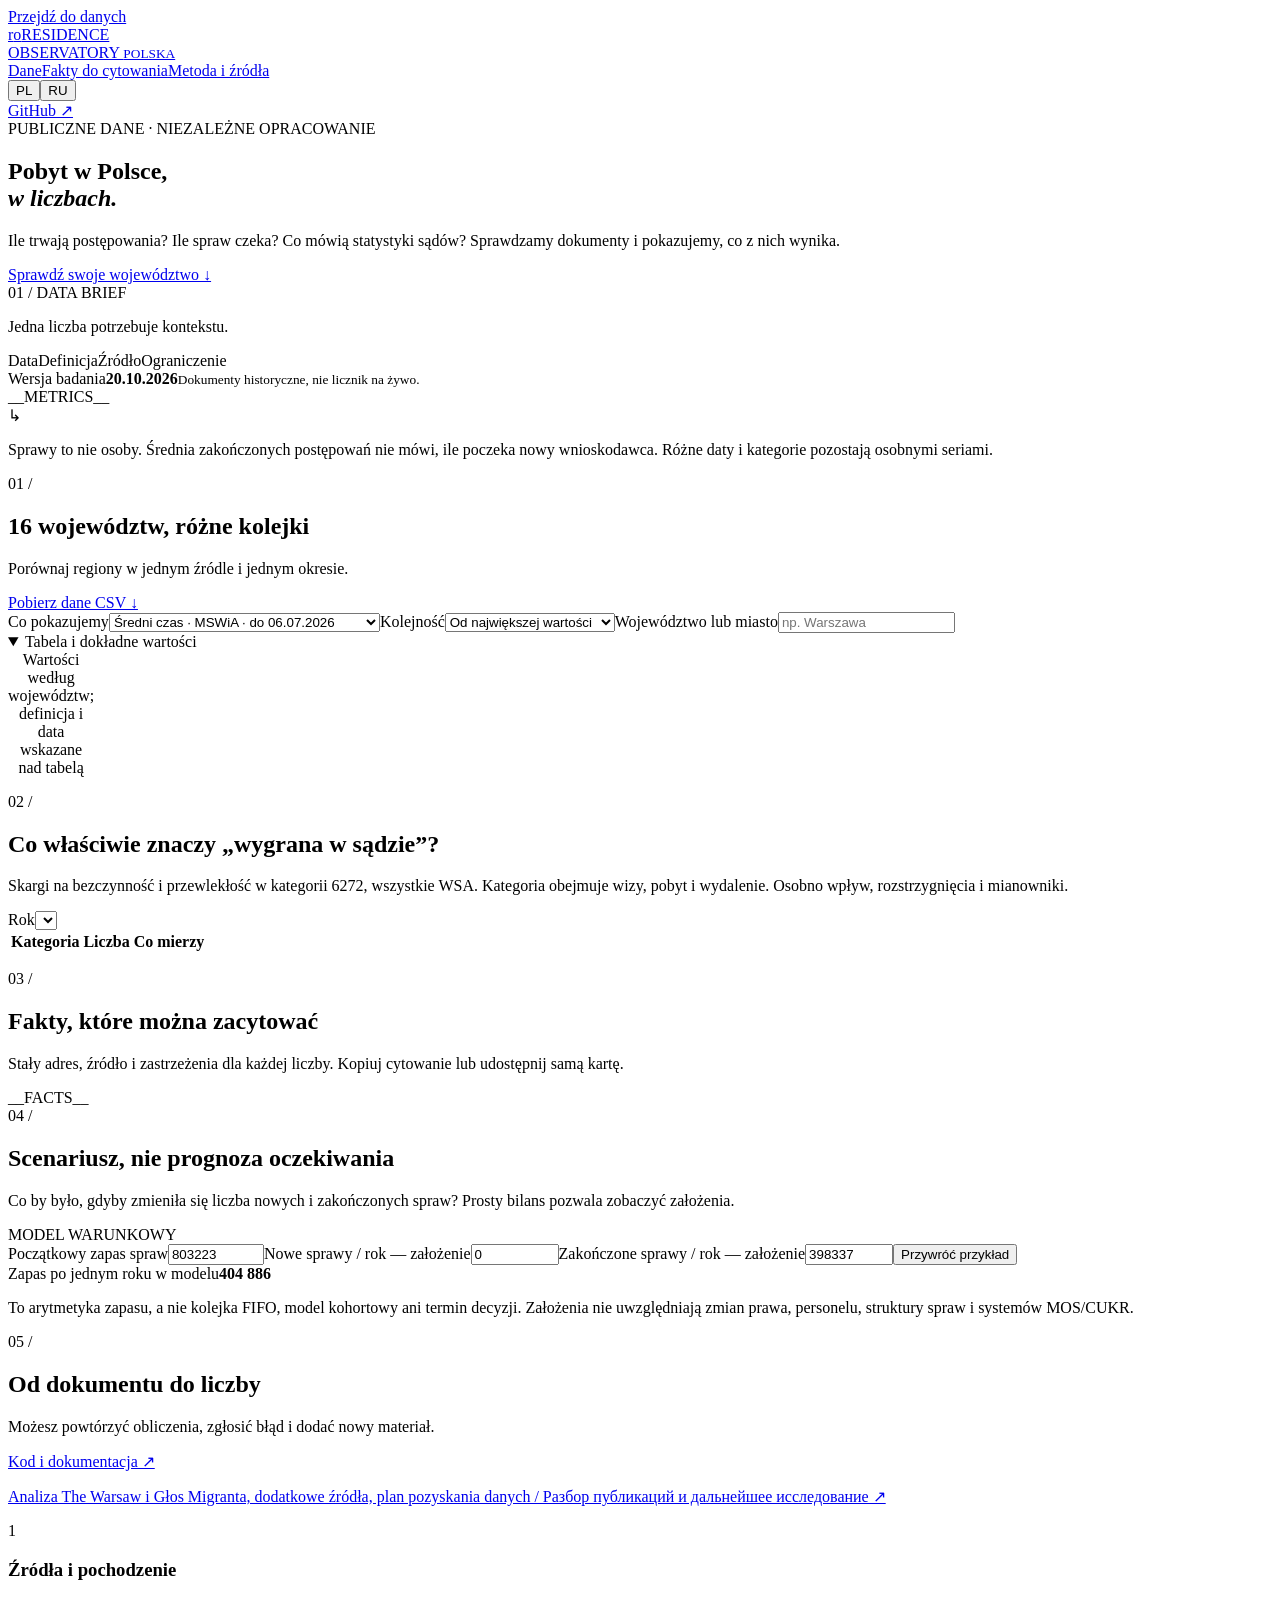
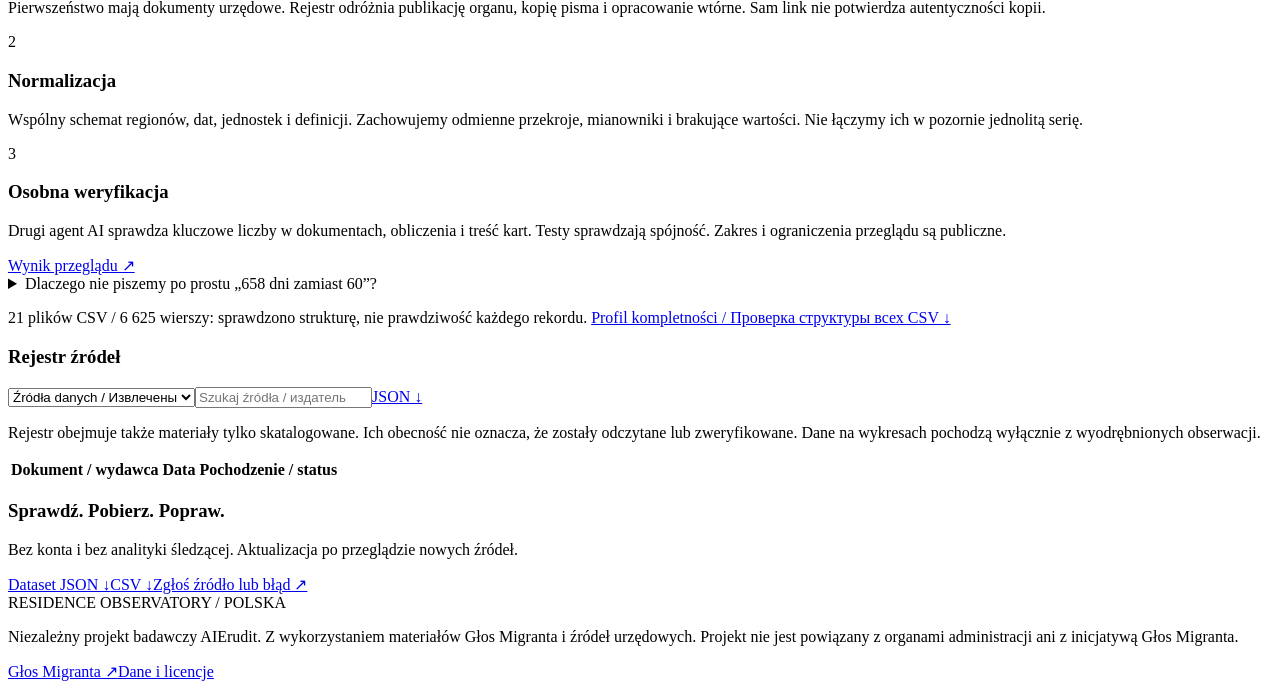
==== site/index.html @ 3dc2ad47 "Publish independently verified residence observatory v1.0.0" ====
<!doctype html>
<html lang="pl">
<head>
  <meta charset="utf-8"><meta name="viewport" content="width=device-width, initial-scale=1">
  <title>Pobyt w Polsce, w liczbach · Residence Observatory</title>
  <meta name="description" content="Sprawy pobytowe w Polsce: średnie czasy, zaległości i skargi. Dane z datą, definicją i źródłem. Niezależne opracowanie dokumentów publicznych.">
  <meta property="og:title" content="Pobyt w Polsce, w liczbach"><meta property="og:description" content="16 województw. Dane, które można sprawdzić i zacytować.">
  <meta property="og:type" content="website"><meta property="og:url" content="https://aierudit.github.io/poland-residence-observatory/">
  <meta property="og:image" content="https://aierudit.github.io/poland-residence-observatory/assets/social.png"><meta name="twitter:card" content="summary_large_image">
  <link rel="canonical" href="https://aierudit.github.io/poland-residence-observatory/">
  <link rel="icon" href="assets/icon.svg" type="image/svg+xml"><link rel="stylesheet" href="assets/style.css">
  <script src="assets/app.js" defer></script>
</head>
<body>
<a class="skip" href="#regions" data-i18n="skip">Przejdź do danych</a>
<header class="topbar"><a class="brand" href="#"><span class="brand-mark" aria-hidden="true">r<span>o</span></span><span>RESIDENCE<br>OBSERVATORY <small>POLSKA</small></span></a><nav aria-label="Główna nawigacja"><a href="#regions" data-i18n="navData">Dane</a><a href="#facts" data-i18n="navFacts">Fakty do cytowania</a><a href="#method" data-i18n="navMethod">Metoda i źródła</a></nav><div class="lang" aria-label="Language"><button data-lang="pl" aria-pressed="true">PL</button><button data-lang="ru" aria-pressed="false">RU</button></div><a class="github" href="https://github.com/AIErudit/poland-residence-observatory" aria-label="GitHub repository">GitHub ↗</a></header>
<main>
<section class="hero" aria-labelledby="hero-title"><div class="eyebrow"><span class="dot"></span><span data-i18n="eyebrow">PUBLICZNE DANE · NIEZALEŻNE OPRACOWANIE</span></div><div class="hero-grid"><div><h1 id="hero-title" data-i18n-html="title">Pobyt w Polsce,<br><em>w liczbach.</em></h1><p class="intro" data-i18n="intro">Ile trwają postępowania? Ile spraw czeka? Co mówią statystyki sądów? Sprawdzamy dokumenty i pokazujemy, co z nich wynika.</p><a class="primary" href="#regions" data-i18n="explore">Sprawdź swoje województwo ↓</a></div><aside class="hero-aside"><div class="issue">01 <span>/ DATA BRIEF</span></div><p data-i18n="heroNote">Jedna liczba potrzebuje kontekstu.</p><div class="context-grid"><span data-i18n="date">Data</span><span data-i18n="definition">Definicja</span><span data-i18n="source">Źródło</span><span data-i18n="limit">Ograniczenie</span></div><div class="snapshot"><span data-i18n="snapshot">Wersja badania</span><strong id="version">20.10.2026</strong><small data-i18n="notLive">Dokumenty historyczne, nie licznik na żywo.</small></div></aside></div></section>
<section class="metrics" aria-label="Najważniejsze liczby" id="metrics">__METRICS__</section>
<div class="principle"><span aria-hidden="true">↳</span><p data-i18n="principle">Sprawy to nie osoby. Średnia zakończonych postępowań nie mówi, ile poczeka nowy wnioskodawca. Różne daty i kategorie pozostają osobnymi seriami.</p></div>
<section class="section" id="regions"><div class="section-head"><div><span class="section-no">01 /</span><h2 data-i18n="regionsTitle">16 województw, różne kolejki</h2><p data-i18n="regionsIntro">Porównaj regiony w jednym źródle i jednym okresie.</p></div><a class="text-link" href="data/observations.csv" download data-i18n="download">Pobierz dane CSV ↓</a></div>
<div class="controls"><label><span data-i18n="seriesLabel">Co pokazujemy</span><select id="series"><option value="mswia" data-i18n="seriesMswia">Średni czas · MSWiA · do 06.07.2026</option><option value="udsc" data-i18n="seriesUdsc">Średni czas · kopia UdSC · do 12.08.2026</option><option value="stock" data-i18n="seriesStock">Sprawy w toku · kopia UdSC · 01.07.2026</option></select></label><label><span data-i18n="sortLabel">Kolejność</span><select id="sort"><option value="desc" data-i18n="sortDesc">Od największej wartości</option><option value="asc" data-i18n="sortAsc">Od najmniejszej wartości</option><option value="name" data-i18n="sortName">Alfabetycznie</option></select></label><label class="search-label"><span data-i18n="searchLabel">Województwo lub miasto</span><input id="region-search" type="search" placeholder="np. Warszawa" autocomplete="off"></label></div>
<div class="source-note" id="regional-context"></div><div id="chart" class="bar-chart" aria-label="Porównanie województw"></div><div class="chart-legend" id="chart-legend"></div>
<details class="table-details" open><summary data-i18n="tableView">Tabela i dokładne wartości</summary><div class="table-wrap"><table id="region-table"><caption class="sr-only" data-i18n="regionCaption">Wartości według województw; definicja i data wskazane nad tabelą</caption><thead></thead><tbody></tbody></table></div></details><p class="small" id="region-count" aria-live="polite"></p>
</section>
<section class="section" id="courts"><div class="section-head"><div><span class="section-no">02 /</span><h2 data-i18n="courtTitle">Co właściwie znaczy „wygrana w sądzie”?</h2><p data-i18n="courtIntro">Skargi na bezczynność i przewlekłość w kategorii 6272, wszystkie WSA. Kategoria obejmuje wizy, pobyt i wydalenie. Osobno wpływ, rozstrzygnięcia i mianowniki.</p></div><label class="year-select"><span data-i18n="year">Rok</span><select id="court-year" aria-label="Rok statystyki sądowej"></select></label></div>
<div id="court-visual" class="court-grid"></div><div class="table-wrap"><table id="court-table"><thead><tr><th data-i18n="outcome">Kategoria</th><th data-i18n="count">Liczba</th><th data-i18n="meaning">Co mierzy</th></tr></thead><tbody></tbody></table></div><p class="source-note" id="court-context"></p></section>
<section class="section facts-section" id="facts"><div class="section-head"><div><span class="section-no">03 /</span><h2 data-i18n="factsTitle">Fakty, które można zacytować</h2><p data-i18n="factsIntro">Stały adres, źródło i zastrzeżenia dla każdej liczby. Kopiuj cytowanie lub udostępnij samą kartę.</p></div></div><div class="fact-grid" id="fact-grid">__FACTS__</div></section>
<section class="section" id="scenario"><div class="section-head"><div><span class="section-no">04 /</span><h2 data-i18n="scenarioTitle">Scenariusz, nie prognoza oczekiwania</h2><p data-i18n="scenarioIntro">Co by było, gdyby zmieniła się liczba nowych i zakończonych spraw? Prosty bilans pozwala zobaczyć założenia.</p></div><span class="tag warning" data-i18n="scenarioTag">MODEL WARUNKOWY</span></div><div class="scenario-grid"><div class="scenario-inputs"><label><span data-i18n="startStock">Początkowy zapas spraw</span><input type="number" id="stock-input" min="0" max="10000000" step="1" value="803223"></label><label><span data-i18n="inflowInput">Nowe sprawy / rok — założenie</span><input type="number" id="inflow-input" min="0" max="5000000" step="1000" value="0"></label><label><span data-i18n="capacityInput">Zakończone sprawy / rok — założenie</span><input type="number" id="capacity-input" min="0" max="5000000" step="1000" value="398337"></label><button id="scenario-reset" class="secondary" data-i18n="reset">Przywróć przykład</button></div><div class="scenario-result" aria-live="polite"><span data-i18n="afterYear">Zapas po jednym roku w modelu</span><strong id="scenario-stock">404 886</strong><div id="scenario-clearance"></div><p class="small" data-i18n="scenarioWarning">To arytmetyka zapasu, a nie kolejka FIFO, model kohortowy ani termin decyzji. Założenia nie uwzględniają zmian prawa, personelu, struktury spraw i systemów MOS/CUKR.</p></div></div><p class="source-note" id="scenario-context"></p></section>
<section class="section method-section" id="method"><div class="section-head"><div><span class="section-no">05 /</span><h2 data-i18n="methodTitle">Od dokumentu do liczby</h2><p data-i18n="methodIntro">Możesz powtórzyć obliczenia, zgłosić błąd i dodać nowy materiał.</p></div><a class="text-link" href="https://github.com/AIErudit/poland-residence-observatory/blob/main/README.md" data-i18n="repoMethod">Kod i dokumentacja ↗</a></div><p class="small"><a href="https://github.com/AIErudit/poland-residence-observatory/tree/main/research">Analiza The Warsaw i Głos Migranta, dodatkowe źródła, plan pozyskania danych / Разбор публикаций и дальнейшее исследование ↗</a></p><div class="method-grid"><article><span class="step">1</span><h3 data-i18n="method1">Źródła i pochodzenie</h3><p data-i18n="method1p">Pierwszeństwo mają dokumenty urzędowe. Rejestr odróżnia publikację organu, kopię pisma i opracowanie wtórne. Sam link nie potwierdza autentyczności kopii.</p></article><article><span class="step">2</span><h3 data-i18n="method2">Normalizacja</h3><p data-i18n="method2p">Wspólny schemat regionów, dat, jednostek i definicji. Zachowujemy odmienne przekroje, mianowniki i brakujące wartości. Nie łączymy ich w pozornie jednolitą serię.</p></article><article><span class="step">3</span><h3 data-i18n="method3">Osobna weryfikacja</h3><p data-i18n="method3p">Drugi agent AI sprawdza kluczowe liczby w dokumentach, obliczenia i treść kart. Testy sprawdzają spójność. Zakres i ograniczenia przeglądu są publiczne.</p><a href="verification/" class="text-link" data-i18n="reviewLink">Wynik przeglądu ↗</a></article></div>
<details class="legal-note"><summary data-i18n="legalTitle">Dlaczego nie piszemy po prostu „658 dni zamiast 60”?</summary><p data-i18n="legalCopy">Termin 60 dni z art. 112a ustawy o cudzoziemcach ma określone warunki rozpoczęcia biegu; reżim zależy od daty i sposobu złożenia wniosku. Art. 100d specustawy przewiduje zawieszenie terminów wskazanych postępowań wojewodów do 4 marca 2027 r. Sądy kwestionują jego stosowanie w konkretnych sprawach. Zestawienie statystyczne nie przesądza bezprawności każdej sprawy ani wyniku skargi.</p><p><a href="https://eli.gov.pl/api/acts/DU/2025/1079/text/U/D20251079Lj.pdf" data-i18n="foreignersAct">Ustawa o cudzoziemcach</a> · <a href="https://eli.gov.pl/api/acts/DU/2026/1293/text.pdf" data-i18n="specialAct">Specustawa</a> · <a href="https://orzeczenia.nsa.gov.pl/doc/953FE35D2F">NSA II OSK 2038/25</a> · <a href="https://github.com/AIErudit/poland-residence-observatory/tree/main/research" data-i18n="legalResearch">Analiza i aktualny stan źródeł ↗</a></p></details>
<p class="small">21 plików CSV / 6 625 wierszy: sprawdzono strukturę, nie prawdziwość każdego rekordu. <a href="coverage/structured-sources.json">Profil kompletności / Проверка структуры всех CSV ↓</a></p><div class="source-header"><h3 data-i18n="sourceRegister">Rejestr źródeł</h3><select id="source-scope" aria-label="Zakres rejestru"><option value="parsed">Źródła danych / Извлечены</option><option value="all">Cały katalog / Все</option><option value="catalog">Tylko katalog / Каталог</option></select><input id="source-search" type="search" aria-label="Szukaj źródła" placeholder="Szukaj źródła / издатель"><a href="data/sources.json" download class="text-link">JSON ↓</a></div><p class="small" data-i18n="catalogNote">Rejestr obejmuje także materiały tylko skatalogowane. Ich obecność nie oznacza, że zostały odczytane lub zweryfikowane. Dane na wykresach pochodzą wyłącznie z wyodrębnionych obserwacji.</p><div class="table-wrap source-table"><table id="source-table"><thead><tr><th data-i18n="document">Dokument / wydawca</th><th data-i18n="date">Data</th><th data-i18n="sourceStatus">Pochodzenie / status</th></tr></thead><tbody></tbody></table></div><p id="source-count" class="small" aria-live="polite"></p>
<div class="download-strip"><div><h3 data-i18n="reproduce">Sprawdź. Pobierz. Popraw.</h3><p data-i18n="reproduceP">Bez konta i bez analityki śledzącej. Aktualizacja po przeglądzie nowych źródeł.</p></div><div><a href="data/dataset.json" download>Dataset JSON ↓</a><a href="data/observations.csv" download>CSV ↓</a><a href="https://github.com/AIErudit/poland-residence-observatory/issues/new/choose" data-i18n="reportError">Zgłoś źródło lub błąd ↗</a></div></div></section>
</main>
<footer><div class="brand-footer">RESIDENCE OBSERVATORY <span>/ POLSKA</span></div><p data-i18n="credit">Niezależny projekt badawczy AIErudit. Z wykorzystaniem materiałów Głos Migranta i źródeł urzędowych. Projekt nie jest powiązany z organami administracji ani z inicjatywą Głos Migranta.</p><div><a href="https://glos-migranta.eu/dane">Głos Migranta ↗</a><a href="https://github.com/AIErudit/poland-residence-observatory/blob/main/DATA-LICENSE.md" data-i18n="license">Dane i licencje</a><span id="footer-version"></span></div></footer>
<div id="toast" role="status" aria-live="polite"></div><noscript><div class="noscript">Interaktywne tabele wymagają JavaScript. <a href="data/observations.csv">Pobierz pełne dane CSV</a> lub otwórz stałe karty faktów powyżej.</div></noscript>
</body></html>
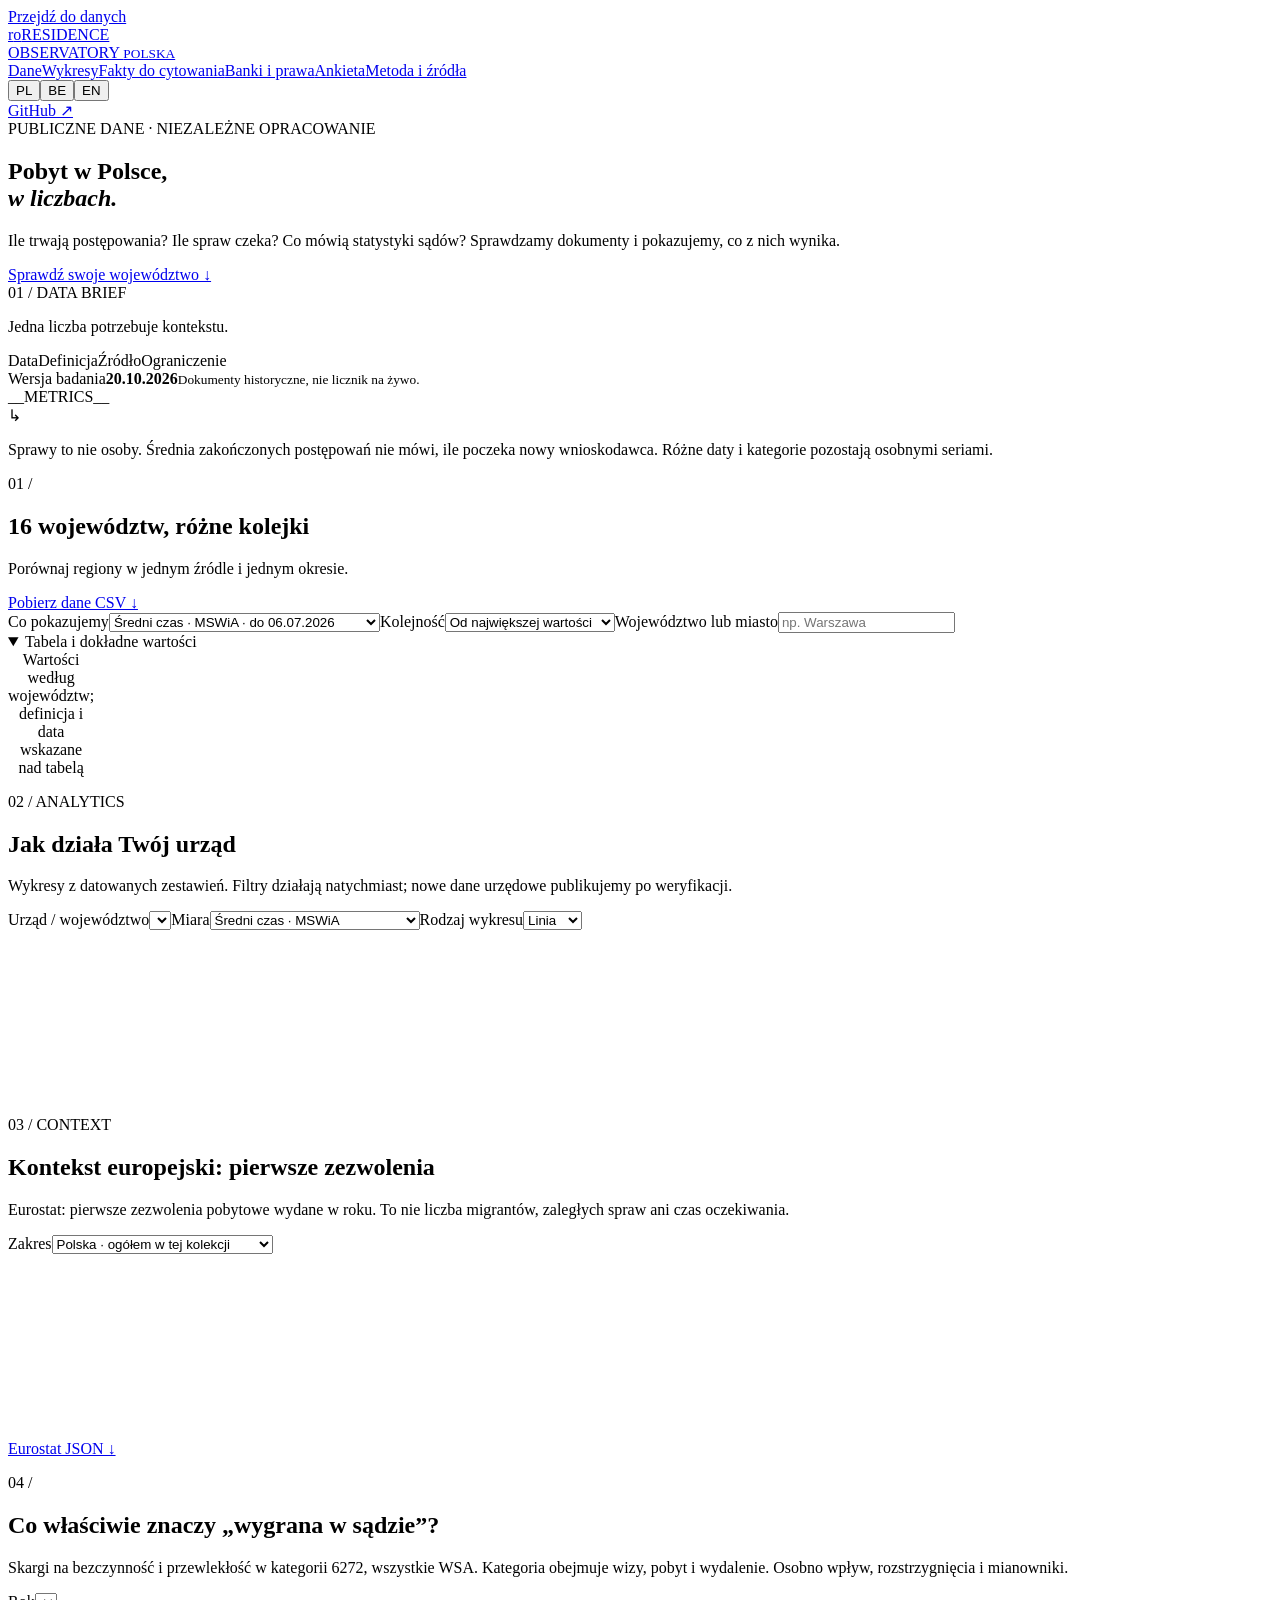
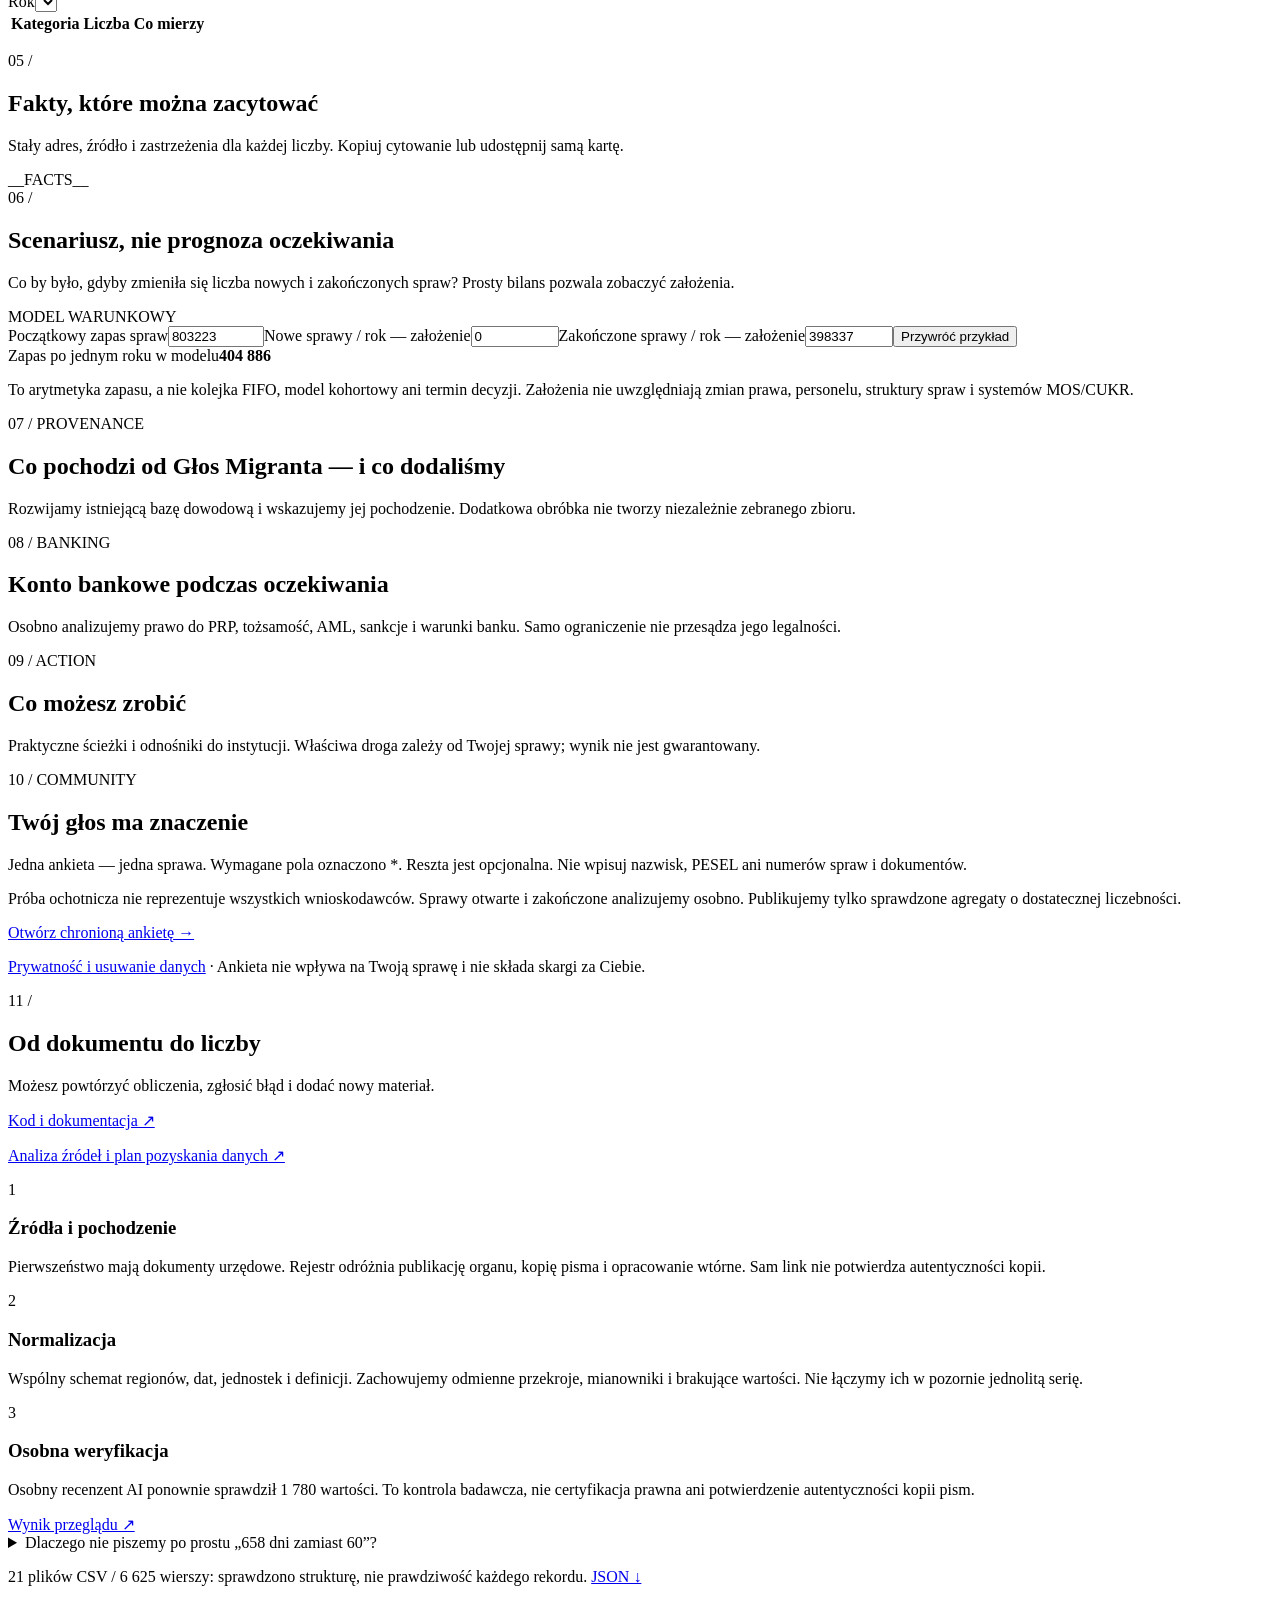
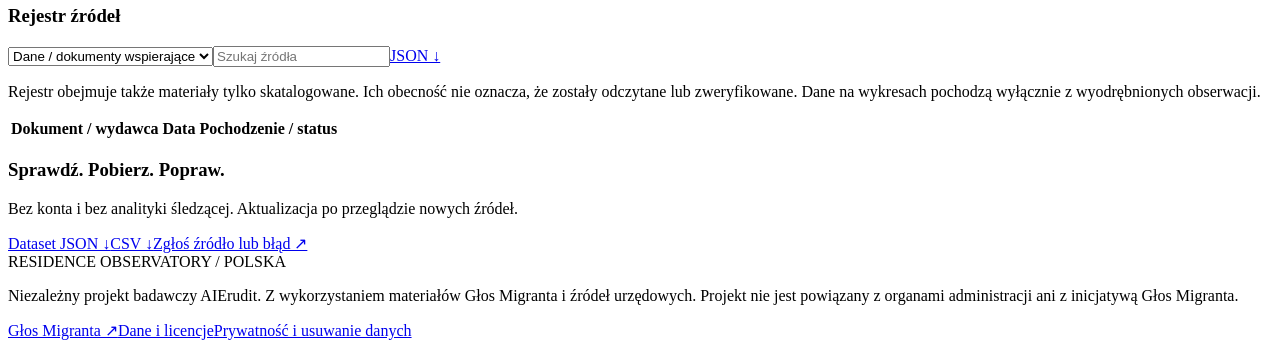
==== commit 214dea0b: "Publish multilingual analytics and private survey with second evidence review" ====
--- a/site/index.html
+++ b/site/index.html
@@ -9,11 +9,11 @@
   <meta property="og:image" content="https://aierudit.github.io/poland-residence-observatory/assets/social.png"><meta name="twitter:card" content="summary_large_image">
   <link rel="canonical" href="https://aierudit.github.io/poland-residence-observatory/">
   <link rel="icon" href="assets/icon.svg" type="image/svg+xml"><link rel="stylesheet" href="assets/style.css">
-  <script src="assets/app.js" defer></script>
+  <script src="assets/i18n.js" defer></script><script src="assets/chart.umd.js" defer></script><script src="assets/analytics.js" defer></script><script src="assets/app.js" defer></script>
 </head>
 <body>
 <a class="skip" href="#regions" data-i18n="skip">Przejdź do danych</a>
-<header class="topbar"><a class="brand" href="#"><span class="brand-mark" aria-hidden="true">r<span>o</span></span><span>RESIDENCE<br>OBSERVATORY <small>POLSKA</small></span></a><nav aria-label="Główna nawigacja"><a href="#regions" data-i18n="navData">Dane</a><a href="#facts" data-i18n="navFacts">Fakty do cytowania</a><a href="#method" data-i18n="navMethod">Metoda i źródła</a></nav><div class="lang" aria-label="Language"><button data-lang="pl" aria-pressed="true">PL</button><button data-lang="ru" aria-pressed="false">RU</button></div><a class="github" href="https://github.com/AIErudit/poland-residence-observatory" aria-label="GitHub repository">GitHub ↗</a></header>
+<header class="topbar"><a class="brand" href="#"><span class="brand-mark" aria-hidden="true">r<span>o</span></span><span>RESIDENCE<br>OBSERVATORY <small>POLSKA</small></span></a><nav aria-label="Główna nawigacja"><a href="#regions" data-i18n="navData">Dane</a><a href="#analytics" data-i18n="navAnalytics">Wykresy</a><a href="#facts" data-i18n="navFacts">Fakty do cytowania</a><a href="#banking" data-i18n="navBanking">Banki i prawa</a><a href="#survey" data-i18n="navSurvey">Ankieta</a><a href="#method" data-i18n="navMethod">Metoda i źródła</a></nav><div class="lang" aria-label="Language"><button data-lang="pl" aria-pressed="true" title="Polski"><span class="flag-pl" aria-hidden="true"></span> PL</button><button data-lang="be" aria-pressed="false" title="Беларуская"><span class="flag-be" aria-hidden="true"></span> BE</button><button data-lang="en" aria-pressed="false" title="English"><span class="flag-en" aria-hidden="true"></span> EN</button></div><a class="github" href="https://github.com/AIErudit/poland-residence-observatory" aria-label="GitHub repository">GitHub ↗</a></header>
 <main>
 <section class="hero" aria-labelledby="hero-title"><div class="eyebrow"><span class="dot"></span><span data-i18n="eyebrow">PUBLICZNE DANE · NIEZALEŻNE OPRACOWANIE</span></div><div class="hero-grid"><div><h1 id="hero-title" data-i18n-html="title">Pobyt w Polsce,<br><em>w liczbach.</em></h1><p class="intro" data-i18n="intro">Ile trwają postępowania? Ile spraw czeka? Co mówią statystyki sądów? Sprawdzamy dokumenty i pokazujemy, co z nich wynika.</p><a class="primary" href="#regions" data-i18n="explore">Sprawdź swoje województwo ↓</a></div><aside class="hero-aside"><div class="issue">01 <span>/ DATA BRIEF</span></div><p data-i18n="heroNote">Jedna liczba potrzebuje kontekstu.</p><div class="context-grid"><span data-i18n="date">Data</span><span data-i18n="definition">Definicja</span><span data-i18n="source">Źródło</span><span data-i18n="limit">Ograniczenie</span></div><div class="snapshot"><span data-i18n="snapshot">Wersja badania</span><strong id="version">20.10.2026</strong><small data-i18n="notLive">Dokumenty historyczne, nie licznik na żywo.</small></div></aside></div></section>
 <section class="metrics" aria-label="Najważniejsze liczby" id="metrics">__METRICS__</section>
@@ -23,15 +23,24 @@
 <div class="source-note" id="regional-context"></div><div id="chart" class="bar-chart" aria-label="Porównanie województw"></div><div class="chart-legend" id="chart-legend"></div>
 <details class="table-details" open><summary data-i18n="tableView">Tabela i dokładne wartości</summary><div class="table-wrap"><table id="region-table"><caption class="sr-only" data-i18n="regionCaption">Wartości według województw; definicja i data wskazane nad tabelą</caption><thead></thead><tbody></tbody></table></div></details><p class="small" id="region-count" aria-live="polite"></p>
 </section>
-<section class="section" id="courts"><div class="section-head"><div><span class="section-no">02 /</span><h2 data-i18n="courtTitle">Co właściwie znaczy „wygrana w sądzie”?</h2><p data-i18n="courtIntro">Skargi na bezczynność i przewlekłość w kategorii 6272, wszystkie WSA. Kategoria obejmuje wizy, pobyt i wydalenie. Osobno wpływ, rozstrzygnięcia i mianowniki.</p></div><label class="year-select"><span data-i18n="year">Rok</span><select id="court-year" aria-label="Rok statystyki sądowej"></select></label></div>
+<section class="section" id="analytics"><div class="section-head"><div><span class="section-no">02 / ANALYTICS</span><h2 data-i18n="analyticsTitle">Jak działa Twój urząd</h2><p data-i18n="analyticsIntro">Wykresy z datowanych zestawień. Filtry działają natychmiast; nowe dane urzędowe publikujemy po weryfikacji.</p></div></div>
+<div class="controls"><label><span data-i18n="office">Urząd / województwo</span><select id="analytics-office"></select></label><label><span data-i18n="metric">Miara</span><select id="analytics-metric"><option value="duration" data-i18n="durationOption">Średni czas · MSWiA</option><option value="pending" data-i18n="pendingOption">Sprawy w toku · UdSC</option><option value="flow" data-i18n="flowOption">Zakończone sprawy · hurtownia</option></select></label><label><span data-i18n="chartType">Rodzaj wykresu</span><select id="analytics-type"><option value="line" data-i18n="line">Linia</option><option value="bar" data-i18n="bars">Słupki</option></select></label></div>
+<p id="analytics-context" class="source-note"></p><div class="canvas-wrap"><canvas id="trend-chart" role="img" aria-label="Historical series; exact values in the following table"></canvas></div><p class="small"><a id="office-link" class="text-link"></a></p><div class="table-wrap"><table id="trend-table"><thead></thead><tbody></tbody></table></div></section>
+<section class="section" id="europe"><div class="section-head"><div><span class="section-no">03 / CONTEXT</span><h2 data-i18n="contextTitle">Kontekst europejski: pierwsze zezwolenia</h2><p data-i18n="contextIntro">Eurostat: pierwsze zezwolenia pobytowe wydane w roku. To nie liczba migrantów, zaległych spraw ani czas oczekiwania.</p></div></div>
+<label class="context-select"><span data-pl="Zakres" data-be="Ахоп" data-en="Scope">Zakres</span><select id="eurostat-group"><option value="pl_all" data-pl="Polska · ogółem w tej kolekcji" data-be="Польшча · усяго ў гэтым наборы" data-en="Poland · total in this collection">Polska · ogółem w tej kolekcji</option><option value="eu_all" data-pl="UE-27 · ogółem" data-be="ЕС-27 · усяго" data-en="EU-27 · total">UE-27 · ogółem</option><option value="pl_by" data-pl="Polska · obywatelstwo białoruskie" data-be="Польшча · грамадзянства Беларусі" data-en="Poland · Belarusian citizenship">Polska · obywatelstwo białoruskie</option></select></label><div class="canvas-wrap"><canvas id="eurostat-chart" role="img" aria-label="Eurostat first permits; exact values in the following table"></canvas></div><p id="eurostat-context" class="source-note"></p><div class="table-wrap"><table id="eurostat-table"><thead></thead><tbody></tbody></table></div><p class="small"><a href="data/eurostat-context.json" download>Eurostat JSON ↓</a></p></section>
+<section class="section" id="courts"><div class="section-head"><div><span class="section-no">04 /</span><h2 data-i18n="courtTitle">Co właściwie znaczy „wygrana w sądzie”?</h2><p data-i18n="courtIntro">Skargi na bezczynność i przewlekłość w kategorii 6272, wszystkie WSA. Kategoria obejmuje wizy, pobyt i wydalenie. Osobno wpływ, rozstrzygnięcia i mianowniki.</p></div><label class="year-select"><span data-i18n="year">Rok</span><select id="court-year" aria-label="Rok statystyki sądowej"></select></label></div>
 <div id="court-visual" class="court-grid"></div><div class="table-wrap"><table id="court-table"><thead><tr><th data-i18n="outcome">Kategoria</th><th data-i18n="count">Liczba</th><th data-i18n="meaning">Co mierzy</th></tr></thead><tbody></tbody></table></div><p class="source-note" id="court-context"></p></section>
-<section class="section facts-section" id="facts"><div class="section-head"><div><span class="section-no">03 /</span><h2 data-i18n="factsTitle">Fakty, które można zacytować</h2><p data-i18n="factsIntro">Stały adres, źródło i zastrzeżenia dla każdej liczby. Kopiuj cytowanie lub udostępnij samą kartę.</p></div></div><div class="fact-grid" id="fact-grid">__FACTS__</div></section>
-<section class="section" id="scenario"><div class="section-head"><div><span class="section-no">04 /</span><h2 data-i18n="scenarioTitle">Scenariusz, nie prognoza oczekiwania</h2><p data-i18n="scenarioIntro">Co by było, gdyby zmieniła się liczba nowych i zakończonych spraw? Prosty bilans pozwala zobaczyć założenia.</p></div><span class="tag warning" data-i18n="scenarioTag">MODEL WARUNKOWY</span></div><div class="scenario-grid"><div class="scenario-inputs"><label><span data-i18n="startStock">Początkowy zapas spraw</span><input type="number" id="stock-input" min="0" max="10000000" step="1" value="803223"></label><label><span data-i18n="inflowInput">Nowe sprawy / rok — założenie</span><input type="number" id="inflow-input" min="0" max="5000000" step="1000" value="0"></label><label><span data-i18n="capacityInput">Zakończone sprawy / rok — założenie</span><input type="number" id="capacity-input" min="0" max="5000000" step="1000" value="398337"></label><button id="scenario-reset" class="secondary" data-i18n="reset">Przywróć przykład</button></div><div class="scenario-result" aria-live="polite"><span data-i18n="afterYear">Zapas po jednym roku w modelu</span><strong id="scenario-stock">404 886</strong><div id="scenario-clearance"></div><p class="small" data-i18n="scenarioWarning">To arytmetyka zapasu, a nie kolejka FIFO, model kohortowy ani termin decyzji. Założenia nie uwzględniają zmian prawa, personelu, struktury spraw i systemów MOS/CUKR.</p></div></div><p class="source-note" id="scenario-context"></p></section>
-<section class="section method-section" id="method"><div class="section-head"><div><span class="section-no">05 /</span><h2 data-i18n="methodTitle">Od dokumentu do liczby</h2><p data-i18n="methodIntro">Możesz powtórzyć obliczenia, zgłosić błąd i dodać nowy materiał.</p></div><a class="text-link" href="https://github.com/AIErudit/poland-residence-observatory/blob/main/README.md" data-i18n="repoMethod">Kod i dokumentacja ↗</a></div><p class="small"><a href="https://github.com/AIErudit/poland-residence-observatory/tree/main/research">Analiza The Warsaw i Głos Migranta, dodatkowe źródła, plan pozyskania danych / Разбор публикаций и дальнейшее исследование ↗</a></p><div class="method-grid"><article><span class="step">1</span><h3 data-i18n="method1">Źródła i pochodzenie</h3><p data-i18n="method1p">Pierwszeństwo mają dokumenty urzędowe. Rejestr odróżnia publikację organu, kopię pisma i opracowanie wtórne. Sam link nie potwierdza autentyczności kopii.</p></article><article><span class="step">2</span><h3 data-i18n="method2">Normalizacja</h3><p data-i18n="method2p">Wspólny schemat regionów, dat, jednostek i definicji. Zachowujemy odmienne przekroje, mianowniki i brakujące wartości. Nie łączymy ich w pozornie jednolitą serię.</p></article><article><span class="step">3</span><h3 data-i18n="method3">Osobna weryfikacja</h3><p data-i18n="method3p">Drugi agent AI sprawdza kluczowe liczby w dokumentach, obliczenia i treść kart. Testy sprawdzają spójność. Zakres i ograniczenia przeglądu są publiczne.</p><a href="verification/" class="text-link" data-i18n="reviewLink">Wynik przeglądu ↗</a></article></div>
+<section class="section facts-section" id="facts"><div class="section-head"><div><span class="section-no">05 /</span><h2 data-i18n="factsTitle">Fakty, które można zacytować</h2><p data-i18n="factsIntro">Stały adres, źródło i zastrzeżenia dla każdej liczby. Kopiuj cytowanie lub udostępnij samą kartę.</p></div></div><div class="fact-grid" id="fact-grid">__FACTS__</div></section>
+<section class="section" id="scenario"><div class="section-head"><div><span class="section-no">06 /</span><h2 data-i18n="scenarioTitle">Scenariusz, nie prognoza oczekiwania</h2><p data-i18n="scenarioIntro">Co by było, gdyby zmieniła się liczba nowych i zakończonych spraw? Prosty bilans pozwala zobaczyć założenia.</p></div><span class="tag warning" data-i18n="scenarioTag">MODEL WARUNKOWY</span></div><div class="scenario-grid"><div class="scenario-inputs"><label><span data-i18n="startStock">Początkowy zapas spraw</span><input type="number" id="stock-input" min="0" max="10000000" step="1" value="803223"></label><label><span data-i18n="inflowInput">Nowe sprawy / rok — założenie</span><input type="number" id="inflow-input" min="0" max="5000000" step="1000" value="0"></label><label><span data-i18n="capacityInput">Zakończone sprawy / rok — założenie</span><input type="number" id="capacity-input" min="0" max="5000000" step="1000" value="398337"></label><button id="scenario-reset" class="secondary" data-i18n="reset">Przywróć przykład</button></div><div class="scenario-result" aria-live="polite"><span data-i18n="afterYear">Zapas po jednym roku w modelu</span><strong id="scenario-stock">404 886</strong><div id="scenario-clearance"></div><p class="small" data-i18n="scenarioWarning">To arytmetyka zapasu, a nie kolejka FIFO, model kohortowy ani termin decyzji. Założenia nie uwzględniają zmian prawa, personelu, struktury spraw i systemów MOS/CUKR.</p></div></div><p class="source-note" id="scenario-context"></p></section>
+<section class="section" id="provenance"><div class="section-head"><div><span class="section-no">07 / PROVENANCE</span><h2 data-i18n="provenanceTitle">Co pochodzi od Głos Migranta — i co dodaliśmy</h2><p data-i18n="provenanceIntro">Rozwijamy istniejącą bazę dowodową i wskazujemy jej pochodzenie. Dodatkowa obróbka nie tworzy niezależnie zebranego zbioru.</p></div></div><div id="provenance-content"></div></section>
+<section class="section" id="banking"><div class="section-head"><div><span class="section-no">08 / BANKING</span><h2 data-i18n="bankingTitle">Konto bankowe podczas oczekiwania</h2><p data-i18n="bankingIntro">Osobno analizujemy prawo do PRP, tożsamość, AML, sankcje i warunki banku. Samo ograniczenie nie przesądza jego legalności.</p></div></div><div class="info-grid" id="banking-content"></div></section>
+<section class="section" id="actions"><div class="section-head"><div><span class="section-no">09 / ACTION</span><h2 data-i18n="actionsTitle">Co możesz zrobić</h2><p data-i18n="actionsIntro">Praktyczne ścieżki i odnośniki do instytucji. Właściwa droga zależy od Twojej sprawy; wynik nie jest gwarantowany.</p></div></div><div class="info-grid" id="actions-content"></div></section>
+<section class="section survey-callout" id="survey"><div class="section-head"><div><span class="section-no">10 / COMMUNITY</span><h2 data-i18n="surveyTitle">Twój głos ma znaczenie</h2><p data-i18n="surveyIntro">Jedna ankieta — jedna sprawa. Wymagane pola oznaczono *. Reszta jest opcjonalna. Nie wpisuj nazwisk, PESEL ani numerów spraw i dokumentów.</p></div></div><p data-i18n="surveyBias">Próba ochotnicza nie reprezentuje wszystkich wnioskodawców. Sprawy otwarte i zakończone analizujemy osobno. Publikujemy tylko sprawdzone agregaty o dostatecznej liczebności.</p><a class="primary" href="survey/" data-keep-lang data-i18n="surveyOpen">Otwórz chronioną ankietę →</a><p class="small"><a href="privacy/" data-keep-lang data-i18n="privacyLink">Prywatność i usuwanie danych</a> · <span data-i18n="profileNote">Ankieta nie wpływa na Twoją sprawę i nie składa skargi za Ciebie.</span></p></section>
+<section class="section method-section" id="method"><div class="section-head"><div><span class="section-no">11 /</span><h2 data-i18n="methodTitle">Od dokumentu do liczby</h2><p data-i18n="methodIntro">Możesz powtórzyć obliczenia, zgłosić błąd i dodać nowy materiał.</p></div><a class="text-link" href="https://github.com/AIErudit/poland-residence-observatory/blob/main/README.md" data-i18n="repoMethod">Kod i dokumentacja ↗</a></div><p class="small"><a data-i18n="researchLink" href="https://github.com/AIErudit/poland-residence-observatory/tree/main/research">Analiza źródeł i plan pozyskania danych ↗</a></p><div class="method-grid"><article><span class="step">1</span><h3 data-i18n="method1">Źródła i pochodzenie</h3><p data-i18n="method1p">Pierwszeństwo mają dokumenty urzędowe. Rejestr odróżnia publikację organu, kopię pisma i opracowanie wtórne. Sam link nie potwierdza autentyczności kopii.</p></article><article><span class="step">2</span><h3 data-i18n="method2">Normalizacja</h3><p data-i18n="method2p">Wspólny schemat regionów, dat, jednostek i definicji. Zachowujemy odmienne przekroje, mianowniki i brakujące wartości. Nie łączymy ich w pozornie jednolitą serię.</p></article><article><span class="step">3</span><h3 data-i18n="method3">Osobna weryfikacja</h3><p data-i18n="method3p">Osobny recenzent AI ponownie sprawdził 1 780 wartości. To kontrola badawcza, nie certyfikacja prawna ani potwierdzenie autentyczności kopii pism.</p><a href="verification/" class="text-link" data-i18n="reviewLink">Wynik przeglądu ↗</a></article></div>
 <details class="legal-note"><summary data-i18n="legalTitle">Dlaczego nie piszemy po prostu „658 dni zamiast 60”?</summary><p data-i18n="legalCopy">Termin 60 dni z art. 112a ustawy o cudzoziemcach ma określone warunki rozpoczęcia biegu; reżim zależy od daty i sposobu złożenia wniosku. Art. 100d specustawy przewiduje zawieszenie terminów wskazanych postępowań wojewodów do 4 marca 2027 r. Sądy kwestionują jego stosowanie w konkretnych sprawach. Zestawienie statystyczne nie przesądza bezprawności każdej sprawy ani wyniku skargi.</p><p><a href="https://eli.gov.pl/api/acts/DU/2025/1079/text/U/D20251079Lj.pdf" data-i18n="foreignersAct">Ustawa o cudzoziemcach</a> · <a href="https://eli.gov.pl/api/acts/DU/2026/1293/text.pdf" data-i18n="specialAct">Specustawa</a> · <a href="https://orzeczenia.nsa.gov.pl/doc/953FE35D2F">NSA II OSK 2038/25</a> · <a href="https://github.com/AIErudit/poland-residence-observatory/tree/main/research" data-i18n="legalResearch">Analiza i aktualny stan źródeł ↗</a></p></details>
-<p class="small">21 plików CSV / 6 625 wierszy: sprawdzono strukturę, nie prawdziwość każdego rekordu. <a href="coverage/structured-sources.json">Profil kompletności / Проверка структуры всех CSV ↓</a></p><div class="source-header"><h3 data-i18n="sourceRegister">Rejestr źródeł</h3><select id="source-scope" aria-label="Zakres rejestru"><option value="parsed">Źródła danych / Извлечены</option><option value="all">Cały katalog / Все</option><option value="catalog">Tylko katalog / Каталог</option></select><input id="source-search" type="search" aria-label="Szukaj źródła" placeholder="Szukaj źródła / издатель"><a href="data/sources.json" download class="text-link">JSON ↓</a></div><p class="small" data-i18n="catalogNote">Rejestr obejmuje także materiały tylko skatalogowane. Ich obecność nie oznacza, że zostały odczytane lub zweryfikowane. Dane na wykresach pochodzą wyłącznie z wyodrębnionych obserwacji.</p><div class="table-wrap source-table"><table id="source-table"><thead><tr><th data-i18n="document">Dokument / wydawca</th><th data-i18n="date">Data</th><th data-i18n="sourceStatus">Pochodzenie / status</th></tr></thead><tbody></tbody></table></div><p id="source-count" class="small" aria-live="polite"></p>
+<p class="small"><span data-i18n="coverageNote">21 plików CSV / 6 625 wierszy: sprawdzono strukturę, nie prawdziwość każdego rekordu.</span> <a href="coverage/structured-sources.json">JSON ↓</a></p><div class="source-header"><h3 data-i18n="sourceRegister">Rejestr źródeł</h3><select id="source-scope" aria-label="Zakres rejestru"><option value="parsed" data-i18n="parsedOption">Dane / dokumenty wspierające</option><option value="all" data-i18n="allOption">Cały katalog</option><option value="catalog" data-i18n="catalogOption">Tylko katalog</option></select><input id="source-search" type="search" aria-label="Szukaj źródła" placeholder="Szukaj źródła"><a href="data/sources.json" download class="text-link">JSON ↓</a></div><p class="small" data-i18n="catalogNote">Rejestr obejmuje także materiały tylko skatalogowane. Ich obecność nie oznacza, że zostały odczytane lub zweryfikowane. Dane na wykresach pochodzą wyłącznie z wyodrębnionych obserwacji.</p><div class="table-wrap source-table"><table id="source-table"><thead><tr><th data-i18n="document">Dokument / wydawca</th><th data-i18n="date">Data</th><th data-i18n="sourceStatus">Pochodzenie / status</th></tr></thead><tbody></tbody></table></div><p id="source-count" class="small" aria-live="polite"></p>
 <div class="download-strip"><div><h3 data-i18n="reproduce">Sprawdź. Pobierz. Popraw.</h3><p data-i18n="reproduceP">Bez konta i bez analityki śledzącej. Aktualizacja po przeglądzie nowych źródeł.</p></div><div><a href="data/dataset.json" download>Dataset JSON ↓</a><a href="data/observations.csv" download>CSV ↓</a><a href="https://github.com/AIErudit/poland-residence-observatory/issues/new/choose" data-i18n="reportError">Zgłoś źródło lub błąd ↗</a></div></div></section>
 </main>
-<footer><div class="brand-footer">RESIDENCE OBSERVATORY <span>/ POLSKA</span></div><p data-i18n="credit">Niezależny projekt badawczy AIErudit. Z wykorzystaniem materiałów Głos Migranta i źródeł urzędowych. Projekt nie jest powiązany z organami administracji ani z inicjatywą Głos Migranta.</p><div><a href="https://glos-migranta.eu/dane">Głos Migranta ↗</a><a href="https://github.com/AIErudit/poland-residence-observatory/blob/main/DATA-LICENSE.md" data-i18n="license">Dane i licencje</a><span id="footer-version"></span></div></footer>
+<footer><div class="brand-footer">RESIDENCE OBSERVATORY <span>/ POLSKA</span></div><p data-i18n="credit">Niezależny projekt badawczy AIErudit. Z wykorzystaniem materiałów Głos Migranta i źródeł urzędowych. Projekt nie jest powiązany z organami administracji ani z inicjatywą Głos Migranta.</p><div><a href="https://glos-migranta.eu/dane">Głos Migranta ↗</a><a href="https://github.com/AIErudit/poland-residence-observatory/blob/main/DATA-LICENSE.md" data-i18n="license">Dane i licencje</a><a href="privacy/" data-keep-lang data-i18n="privacyLink">Prywatność i usuwanie danych</a><span id="footer-version"></span></div></footer>
 <div id="toast" role="status" aria-live="polite"></div><noscript><div class="noscript">Interaktywne tabele wymagają JavaScript. <a href="data/observations.csv">Pobierz pełne dane CSV</a> lub otwórz stałe karty faktów powyżej.</div></noscript>
 </body></html>
